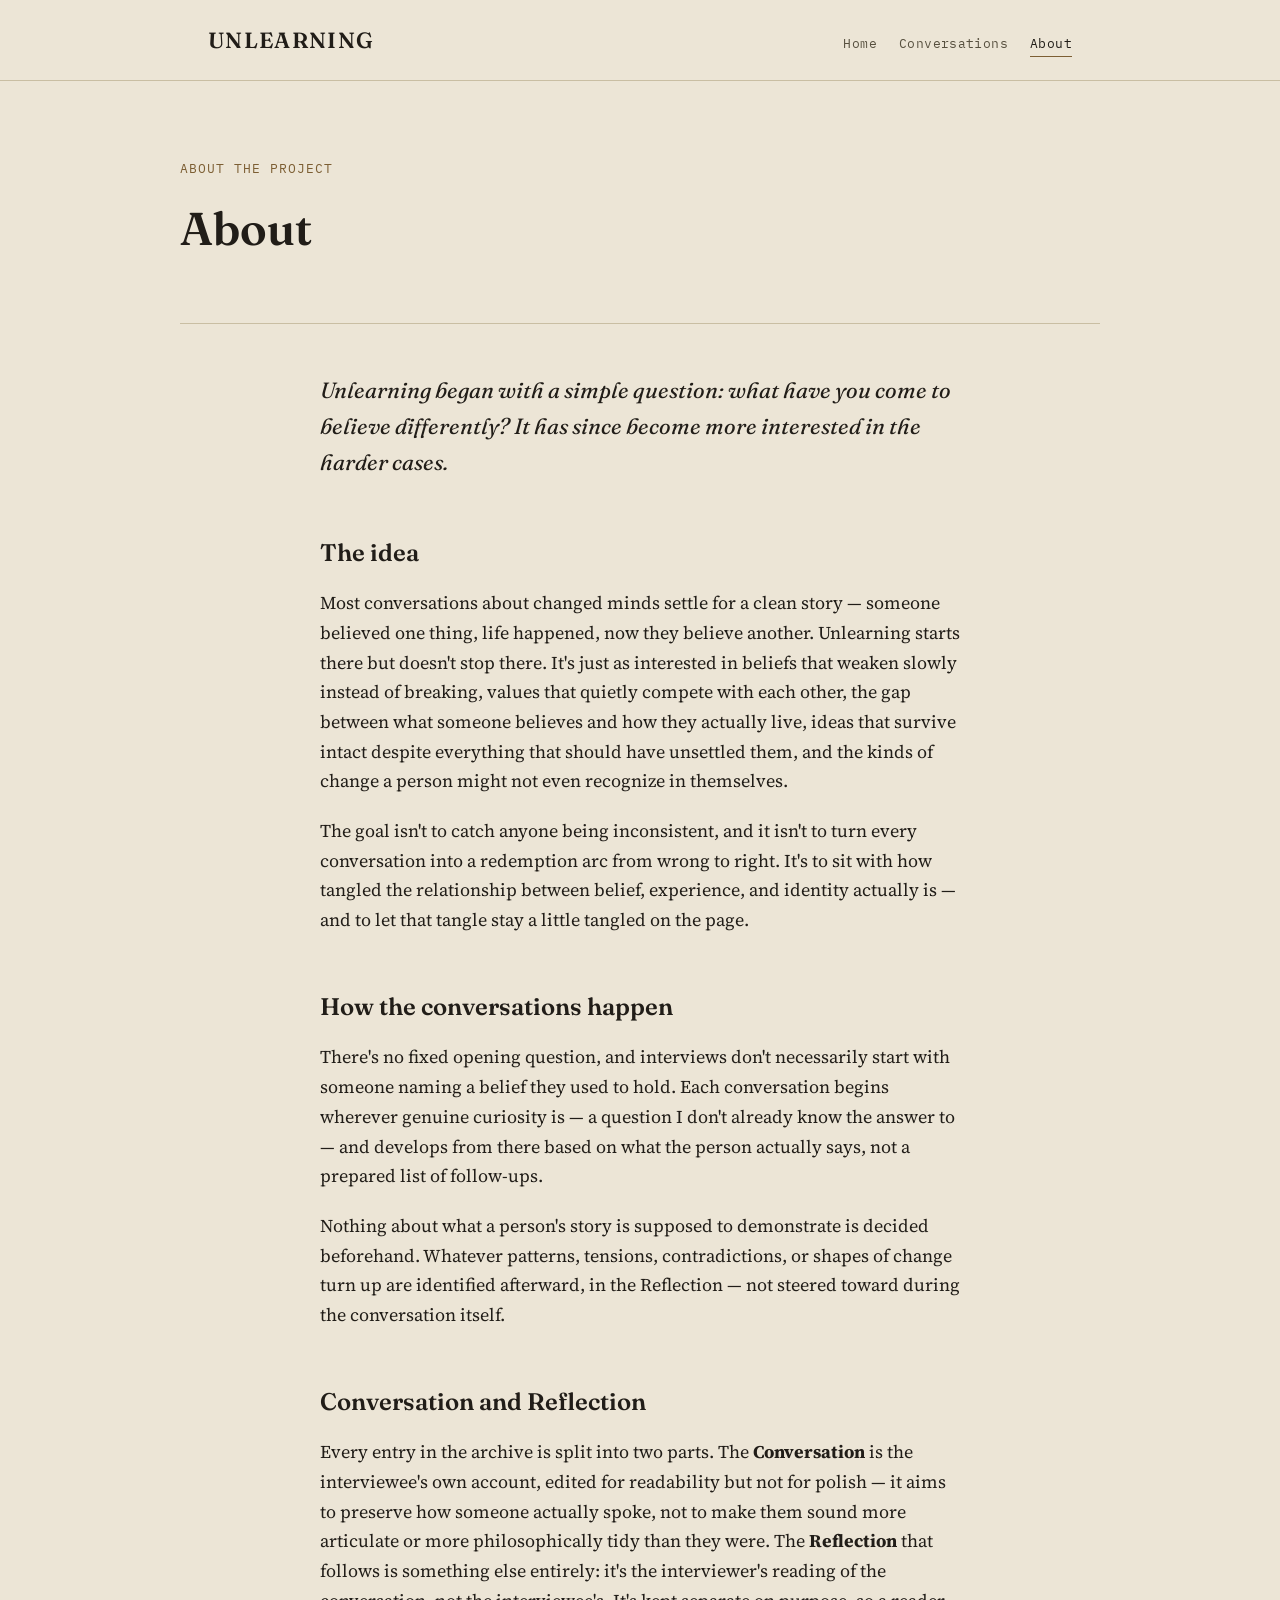
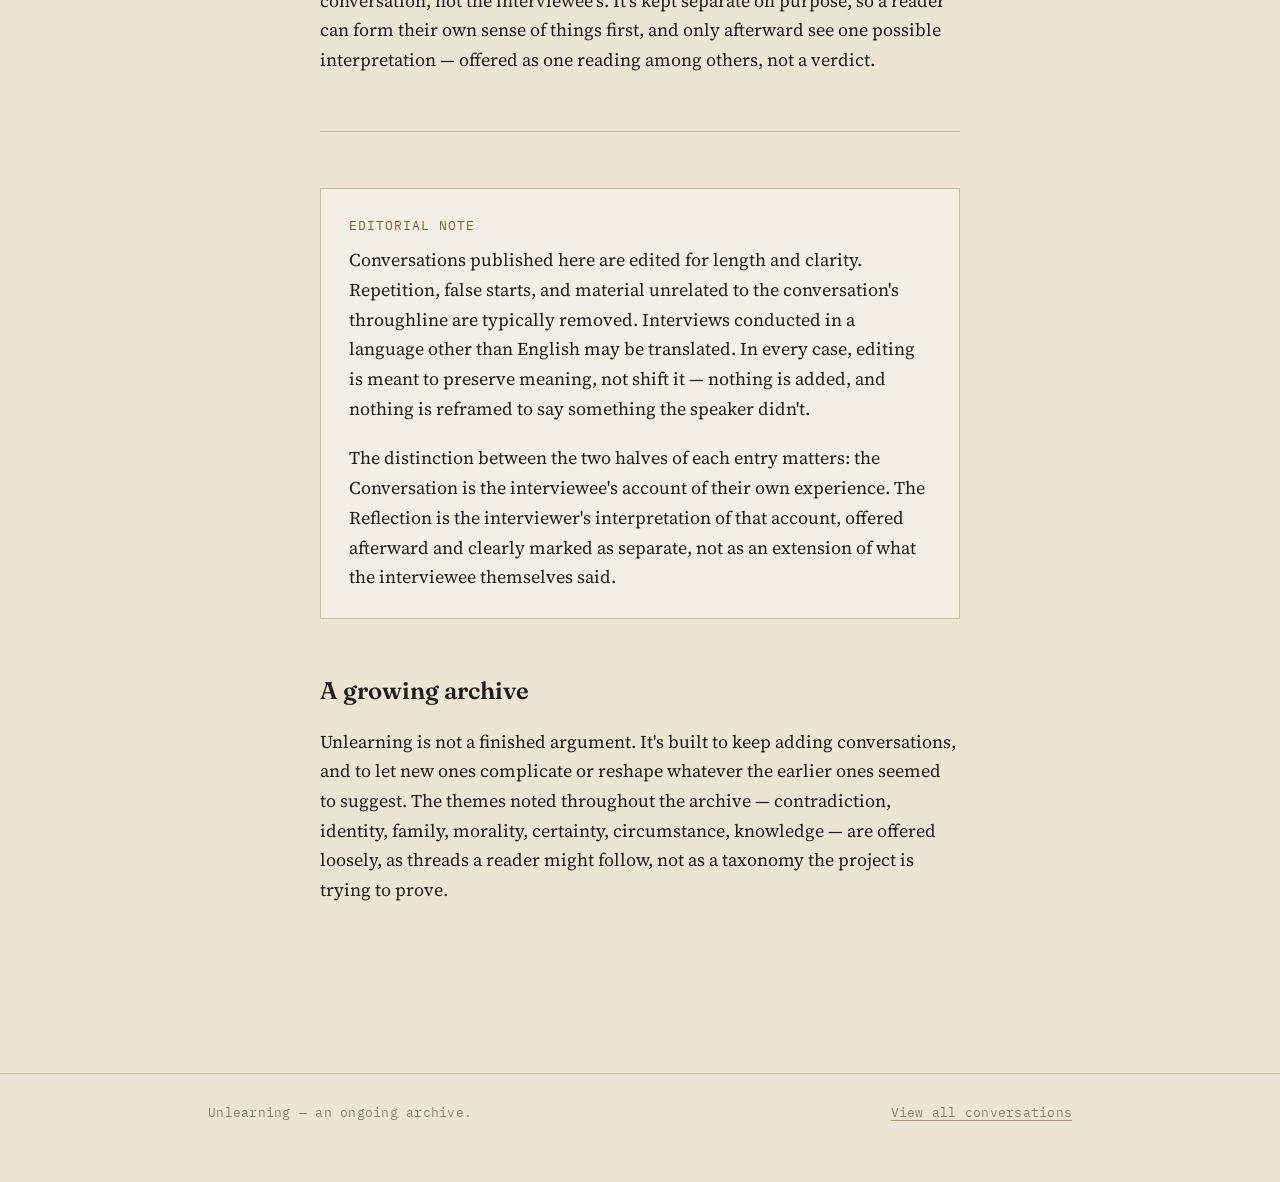
==== about.html @ 24ead6d5 "Add files via upload" ====
<!doctype html>
<html lang="en">
<head>
<meta charset="UTF-8">
<meta name="viewport" content="width=device-width, initial-scale=1">
<title>About — Unlearning</title>
<meta name="description" content="What Unlearning is, how the conversations are conducted, and how they are edited.">
<link rel="stylesheet" href="styles.css">
</head>
<body>

<header class="site-header">
  <div class="shell">
    <a class="wordmark" href="index.html">UNLEARNING</a>
    <nav class="site-nav">
      <a href="index.html">Home</a>
      <a href="conversations.html">Conversations</a>
      <a href="about.html" aria-current="page">About</a>
    </nav>
  </div>
</header>

<div class="page-head shell">
  <p class="eyebrow">About the project</p>
  <h1 class="page-title">About</h1>
</div>

<div class="col prose">
  <p class="lede">Unlearning began with a simple question: what have you come to believe differently? It has since become more interested in the harder cases.</p>

  <h2>The idea</h2>
  <p>Most conversations about changed minds settle for a clean story — someone believed one thing, life happened, now they believe another. Unlearning starts there but doesn't stop there. It's just as interested in beliefs that weaken slowly instead of breaking, values that quietly compete with each other, the gap between what someone believes and how they actually live, ideas that survive intact despite everything that should have unsettled them, and the kinds of change a person might not even recognize in themselves.</p>
  <p>The goal isn't to catch anyone being inconsistent, and it isn't to turn every conversation into a redemption arc from wrong to right. It's to sit with how tangled the relationship between belief, experience, and identity actually is — and to let that tangle stay a little tangled on the page.</p>

  <h2>How the conversations happen</h2>
  <p>There's no fixed opening question, and interviews don't necessarily start with someone naming a belief they used to hold. Each conversation begins wherever genuine curiosity is — a question I don't already know the answer to — and develops from there based on what the person actually says, not a prepared list of follow-ups.</p>
  <p>Nothing about what a person's story is supposed to demonstrate is decided beforehand. Whatever patterns, tensions, contradictions, or shapes of change turn up are identified afterward, in the Reflection — not steered toward during the conversation itself.</p>

  <h2>Conversation and Reflection</h2>
  <p>Every entry in the archive is split into two parts. The <strong>Conversation</strong> is the interviewee's own account, edited for readability but not for polish — it aims to preserve how someone actually spoke, not to make them sound more articulate or more philosophically tidy than they were. The <strong>Reflection</strong> that follows is something else entirely: it's the interviewer's reading of the conversation, not the interviewee's. It's kept separate on purpose, so a reader can form their own sense of things first, and only afterward see one possible interpretation — offered as one reading among others, not a verdict.</p>

  <hr class="divider">

  <div class="note-box">
    <span class="eyebrow">Editorial note</span>
    <p class="mt-0">Conversations published here are edited for length and clarity. Repetition, false starts, and material unrelated to the conversation's throughline are typically removed. Interviews conducted in a language other than English may be translated. In every case, editing is meant to preserve meaning, not shift it — nothing is added, and nothing is reframed to say something the speaker didn't.</p>
    <p style="margin-bottom:0;">The distinction between the two halves of each entry matters: the Conversation is the interviewee's account of their own experience. The Reflection is the interviewer's interpretation of that account, offered afterward and clearly marked as separate, not as an extension of what the interviewee themselves said.</p>
  </div>

  <h2>A growing archive</h2>
  <p>Unlearning is not a finished argument. It's built to keep adding conversations, and to let new ones complicate or reshape whatever the earlier ones seemed to suggest. The themes noted throughout the archive — contradiction, identity, family, morality, certainty, circumstance, knowledge — are offered loosely, as threads a reader might follow, not as a taxonomy the project is trying to prove.</p>
</div>

<footer class="site-footer">
  <div class="shell">
    <span>Unlearning — an ongoing archive.</span>
    <span><a href="conversations.html">View all conversations</a></span>
  </div>
</footer>

</body>
</html>
---- styles.css ----
/* ============================================================
   UNLEARNING — shared stylesheet
   Palette:  beige field, near-black ink, muted brass accent
   Type:     Fraunces (display) / Source Serif 4 (reading body)
             / IBM Plex Mono (index, meta, nav — transcript voice)
   ============================================================ */

@import url('https://fonts.googleapis.com/css2?family=Fraunces:ital,opsz,wght@0,9..144,300;0,9..144,450;0,9..144,600;1,9..144,450&family=Source+Serif+4:ital,opsz,wght@0,8..60,400;0,8..60,500;1,8..60,400&family=IBM+Plex+Mono:wght@400;500&display=swap');

:root{
  --beige:        #ECE5D6;
  --beige-deep:   #E1D8C4;
  --card:         #F4EFE4;
  --ink:          #211D18;
  --ink-soft:     #57503F;
  --ink-faint:    #8A8271;
  --brass:        #7C5E33;
  --rule:         #C9BEA3;
  --rule-strong:  #A99C7C;

  --display: "Fraunces", serif;
  --body:    "Source Serif 4", serif;
  --mono:    "IBM Plex Mono", monospace;

  --measure: 640px;
  --wide:    920px;
}

*{ box-sizing: border-box; }

html{
  -webkit-text-size-adjust: 100%;
}

body{
  margin: 0;
  background: var(--beige);
  color: var(--ink);
  font-family: var(--body);
  font-size: 18px;
  line-height: 1.65;
  -webkit-font-smoothing: antialiased;
}

a{
  color: var(--ink);
  text-decoration-color: var(--rule-strong);
  text-underline-offset: 3px;
}
a:hover{ color: var(--brass); text-decoration-color: var(--brass); }
a:focus-visible, button:focus-visible{
  outline: 2px solid var(--brass);
  outline-offset: 3px;
}

@media (prefers-reduced-motion: reduce){
  *{ animation-duration: 0.001ms !important; transition-duration: 0.001ms !important; }
}

/* ---------- layout shells ---------- */

.shell{
  max-width: var(--wide);
  margin: 0 auto;
  padding: 0 28px;
}

.col{
  max-width: var(--measure);
  margin: 0 auto;
  padding: 0 28px;
}

/* ---------- header / nav ---------- */

.site-header{
  border-bottom: 1px solid var(--rule);
  padding: 22px 0;
}

.site-header .shell{
  display: flex;
  align-items: baseline;
  justify-content: space-between;
  gap: 24px;
  flex-wrap: wrap;
}

.wordmark{
  font-family: var(--display);
  font-weight: 600;
  font-size: 22px;
  letter-spacing: 0.06em;
  text-decoration: none;
  color: var(--ink);
}

.wordmark:hover{ color: var(--ink); text-decoration: none; }

.site-nav{
  font-family: var(--mono);
  font-size: 13px;
  letter-spacing: 0.03em;
  display: flex;
  gap: 22px;
}

.site-nav a{
  text-decoration: none;
  color: var(--ink-soft);
  padding-bottom: 2px;
  border-bottom: 1px solid transparent;
}

.site-nav a:hover, .site-nav a[aria-current="page"]{
  color: var(--ink);
  border-bottom-color: var(--brass);
}

/* ---------- footer ---------- */

.site-footer{
  border-top: 1px solid var(--rule);
  margin-top: 100px;
  padding: 28px 0 60px;
  font-family: var(--mono);
  font-size: 12.5px;
  color: var(--ink-faint);
  letter-spacing: 0.02em;
}

.site-footer .shell{
  display: flex;
  justify-content: space-between;
  gap: 16px;
  flex-wrap: wrap;
}

.site-footer a{ color: var(--ink-faint); }

/* ---------- eyebrow / meta / index marks ---------- */

.eyebrow{
  font-family: var(--mono);
  font-size: 12.5px;
  letter-spacing: 0.08em;
  text-transform: uppercase;
  color: var(--brass);
}

.index-mark{
  font-family: var(--mono);
  font-size: 12.5px;
  color: var(--ink-faint);
  letter-spacing: 0.02em;
}

/* ---------- home: hero ---------- */

.hero{
  padding: 84px 0 64px;
  border-bottom: 1px solid var(--rule);
}

.hero-word{
  font-family: var(--display);
  font-weight: 600;
  font-size: clamp(48px, 9vw, 92px);
  letter-spacing: 0.01em;
  line-height: 0.98;
  margin: 0 0 30px;
}

.hero-question{
  font-family: var(--display);
  font-style: italic;
  font-weight: 450;
  font-size: clamp(22px, 3vw, 30px);
  max-width: 720px;
  margin: 0 0 26px;
  color: var(--ink);
}

.hero-desc{
  max-width: var(--measure);
  color: var(--ink-soft);
  font-size: 18px;
}

/* ---------- section labels ---------- */

.section-head{
  display: flex;
  align-items: baseline;
  justify-content: space-between;
  border-bottom: 1px solid var(--rule);
  padding-bottom: 10px;
  margin: 72px 0 8px;
}

.section-head h2{
  font-family: var(--display);
  font-weight: 600;
  font-size: 20px;
  letter-spacing: 0.02em;
  margin: 0;
}

.section-head .see-all{
  font-family: var(--mono);
  font-size: 12.5px;
  text-decoration: none;
}

/* ---------- conversation list (home + archive) ---------- */

.entry-list{
  list-style: none;
  margin: 0;
  padding: 0;
}

.entry{
  display: grid;
  grid-template-columns: 64px 1fr auto;
  gap: 20px;
  align-items: start;
  padding: 26px 0;
  border-bottom: 1px solid var(--rule);
  text-decoration: none;
  color: var(--ink);
}

.entry:hover{ color: var(--ink); }
.entry:hover .entry-name{ color: var(--brass); }
.entry:hover .entry-go{ transform: translateX(3px); }

.entry-idx{
  font-family: var(--mono);
  font-size: 12.5px;
  color: var(--ink-faint);
  padding-top: 4px;
}

.entry-name{
  font-family: var(--display);
  font-weight: 600;
  font-size: 23px;
  margin: 0 0 6px;
  transition: color .15s ease;
}

.entry-line{
  color: var(--ink-soft);
  font-size: 16px;
  margin: 0 0 10px;
  max-width: 56ch;
}

.entry-themes{
  font-family: var(--mono);
  font-size: 11.5px;
  letter-spacing: 0.03em;
  color: var(--ink-faint);
  text-transform: uppercase;
}

.entry-themes span:not(:last-child)::after{ content: " \00b7 "; }

.entry-go{
  font-family: var(--mono);
  font-size: 13px;
  color: var(--ink-soft);
  align-self: center;
  transition: transform .15s ease;
  white-space: nowrap;
}

@media (max-width: 620px){
  .entry{ grid-template-columns: 40px 1fr; }
  .entry-go{ display: none; }
}

/* ---------- archive page filters (static, decorative labels) ---------- */

.theme-key{
  display: flex;
  flex-wrap: wrap;
  gap: 10px 8px;
  margin: 18px 0 0;
}

.theme-chip{
  font-family: var(--mono);
  font-size: 11.5px;
  text-transform: uppercase;
  letter-spacing: 0.04em;
  color: var(--ink-soft);
  border: 1px solid var(--rule-strong);
  border-radius: 2px;
  padding: 5px 10px;
}

/* ---------- generic page header ---------- */

.page-head{
  padding: 64px 0 40px;
  border-bottom: 1px solid var(--rule);
}

.page-title{
  font-family: var(--display);
  font-weight: 600;
  font-size: clamp(34px, 5vw, 46px);
  margin: 10px 0 16px;
}

.page-dek{
  color: var(--ink-soft);
  max-width: 60ch;
  font-size: 18px;
}

/* ---------- about / editorial prose ---------- */

.prose{
  padding: 48px 0;
}

.prose h2{
  font-family: var(--display);
  font-weight: 600;
  font-size: 24px;
  margin: 52px 0 16px;
}

.prose h2:first-child{ margin-top: 0; }

.prose p{
  margin: 0 0 20px;
  color: var(--ink);
}

.prose p.lede{
  font-family: var(--display);
  font-style: italic;
  font-size: 22px;
  color: var(--ink);
  margin-bottom: 34px;
}

.divider{
  border: none;
  border-top: 1px solid var(--rule);
  margin: 56px 0;
}

.note-box{
  background: var(--card);
  border: 1px solid var(--rule);
  padding: 26px 28px;
  margin: 40px 0;
}

.note-box .eyebrow{ display:block; margin-bottom: 10px; }

/* ---------- individual conversation page ---------- */

.subject-head{
  padding: 60px 0 36px;
  border-bottom: 1px solid var(--rule);
}

.subject-name{
  font-family: var(--display);
  font-weight: 600;
  font-size: clamp(36px, 6vw, 54px);
  margin: 12px 0 14px;
}

.subject-context{
  color: var(--ink-soft);
  font-size: 18px;
  max-width: 60ch;
  margin: 0 0 18px;
}

.subject-themes{
  font-family: var(--mono);
  font-size: 12px;
  text-transform: uppercase;
  letter-spacing: 0.04em;
  color: var(--brass);
}
.subject-themes span:not(:last-child)::after{ content: " \00b7 "; }

/* tab-style toggle between Conversation / Reflection */

.pane-nav{
  display: flex;
  gap: 2px;
  margin: 40px 0 0;
  border-bottom: 1px solid var(--rule);
}

.pane-nav a{
  font-family: var(--mono);
  font-size: 13px;
  text-transform: uppercase;
  letter-spacing: 0.04em;
  text-decoration: none;
  color: var(--ink-soft);
  padding: 10px 4px 12px;
  margin-right: 26px;
  border-bottom: 2px solid transparent;
}

.pane-nav a:hover{ color: var(--ink); }

.pane{
  padding: 48px 0;
}

.pane-conversation .pane-label,
.pane-reflection .pane-label{
  font-family: var(--mono);
  font-size: 12.5px;
  letter-spacing: 0.06em;
  text-transform: uppercase;
  color: var(--ink-faint);
  margin-bottom: 26px;
  display: block;
}

.exchange{ margin: 0 0 26px; }

.exchange .q{
  font-family: var(--mono);
  font-size: 13px;
  color: var(--brass);
  letter-spacing: 0.02em;
  margin: 0 0 6px;
}

.exchange p{ margin: 0; }

.pane-reflection{
  background: var(--card);
  border-top: 1px solid var(--rule);
  border-bottom: 1px solid var(--rule);
  padding: 56px 0;
}

.continue-link{
  display: inline-block;
  margin-top: 10px;
  font-family: var(--mono);
  font-size: 13.5px;
  text-decoration: none;
  border-bottom: 1px solid var(--rule-strong);
  padding-bottom: 2px;
}

.continue-link:hover{ border-bottom-color: var(--brass); }

.back-to-top{
  font-family: var(--mono);
  font-size: 12.5px;
  text-decoration: none;
  color: var(--ink-soft);
}

/* ---------- misc ---------- */

.mt-0{ margin-top: 0; }
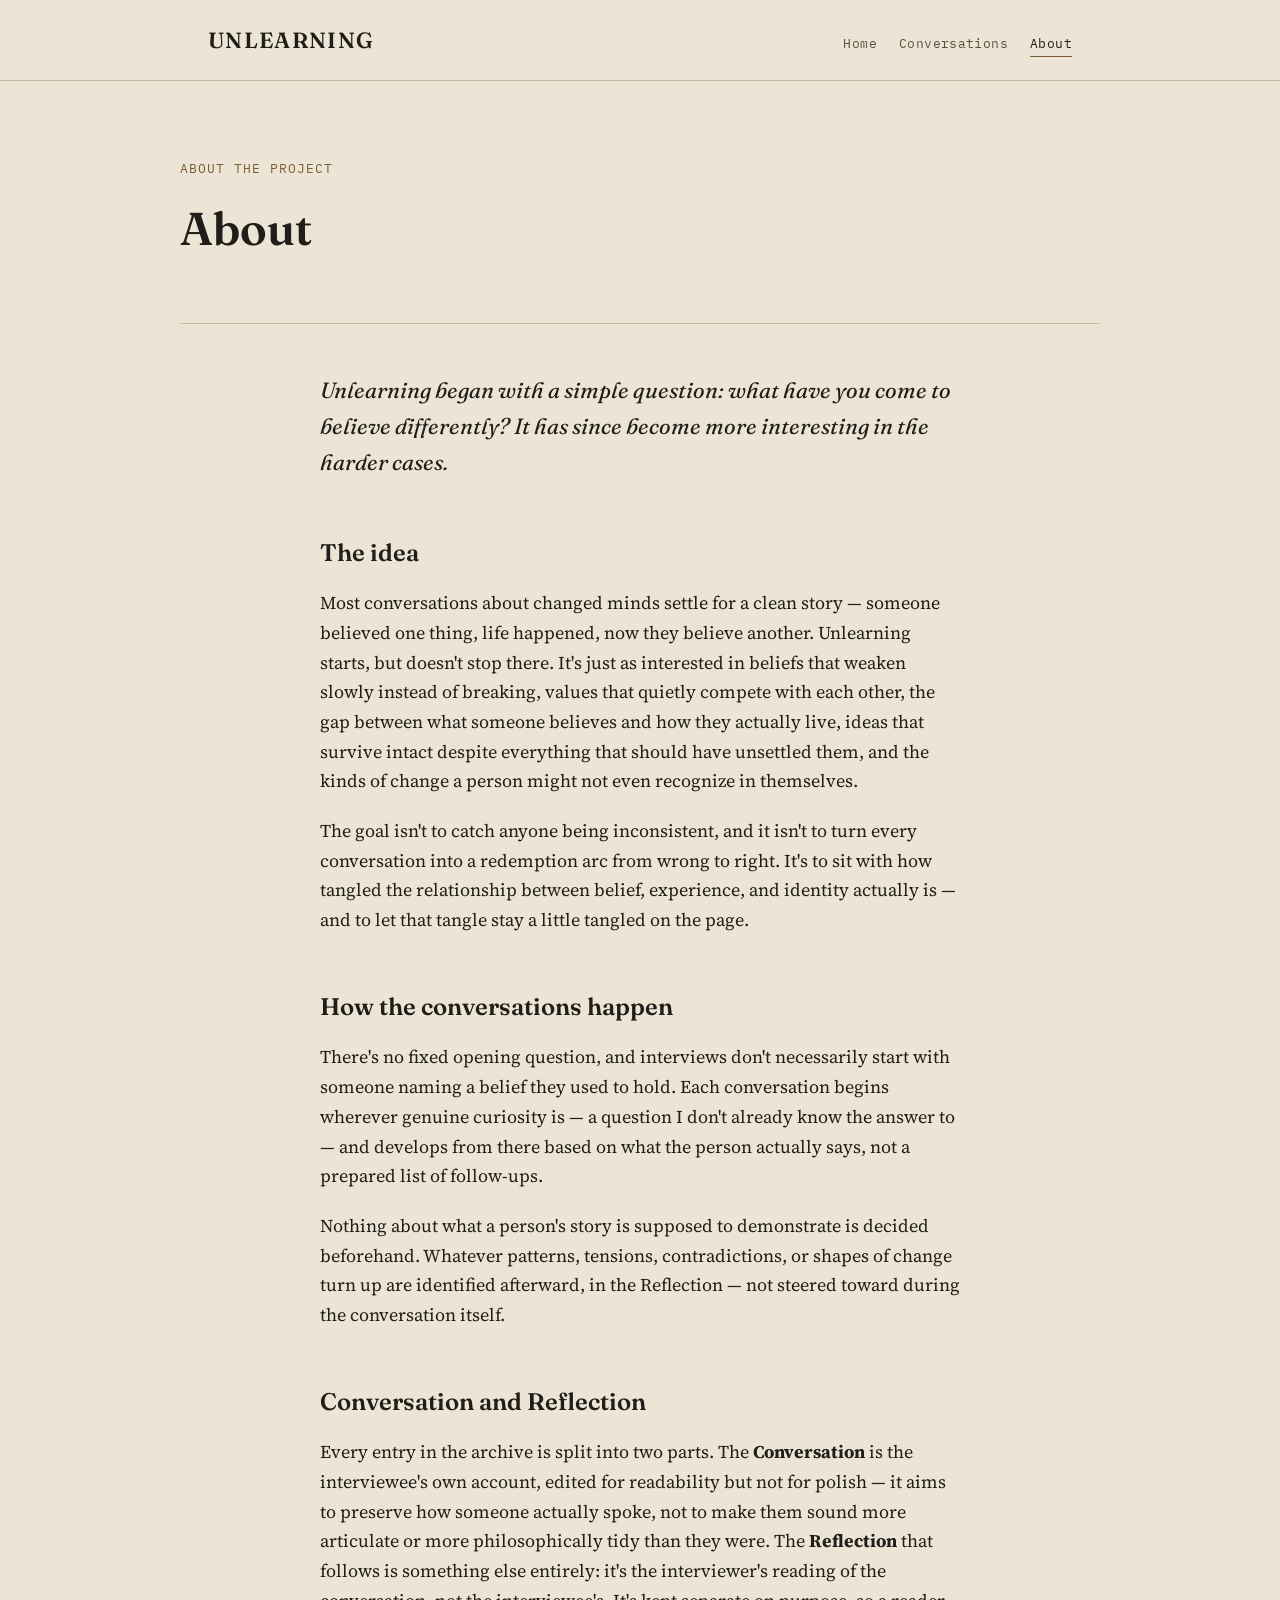
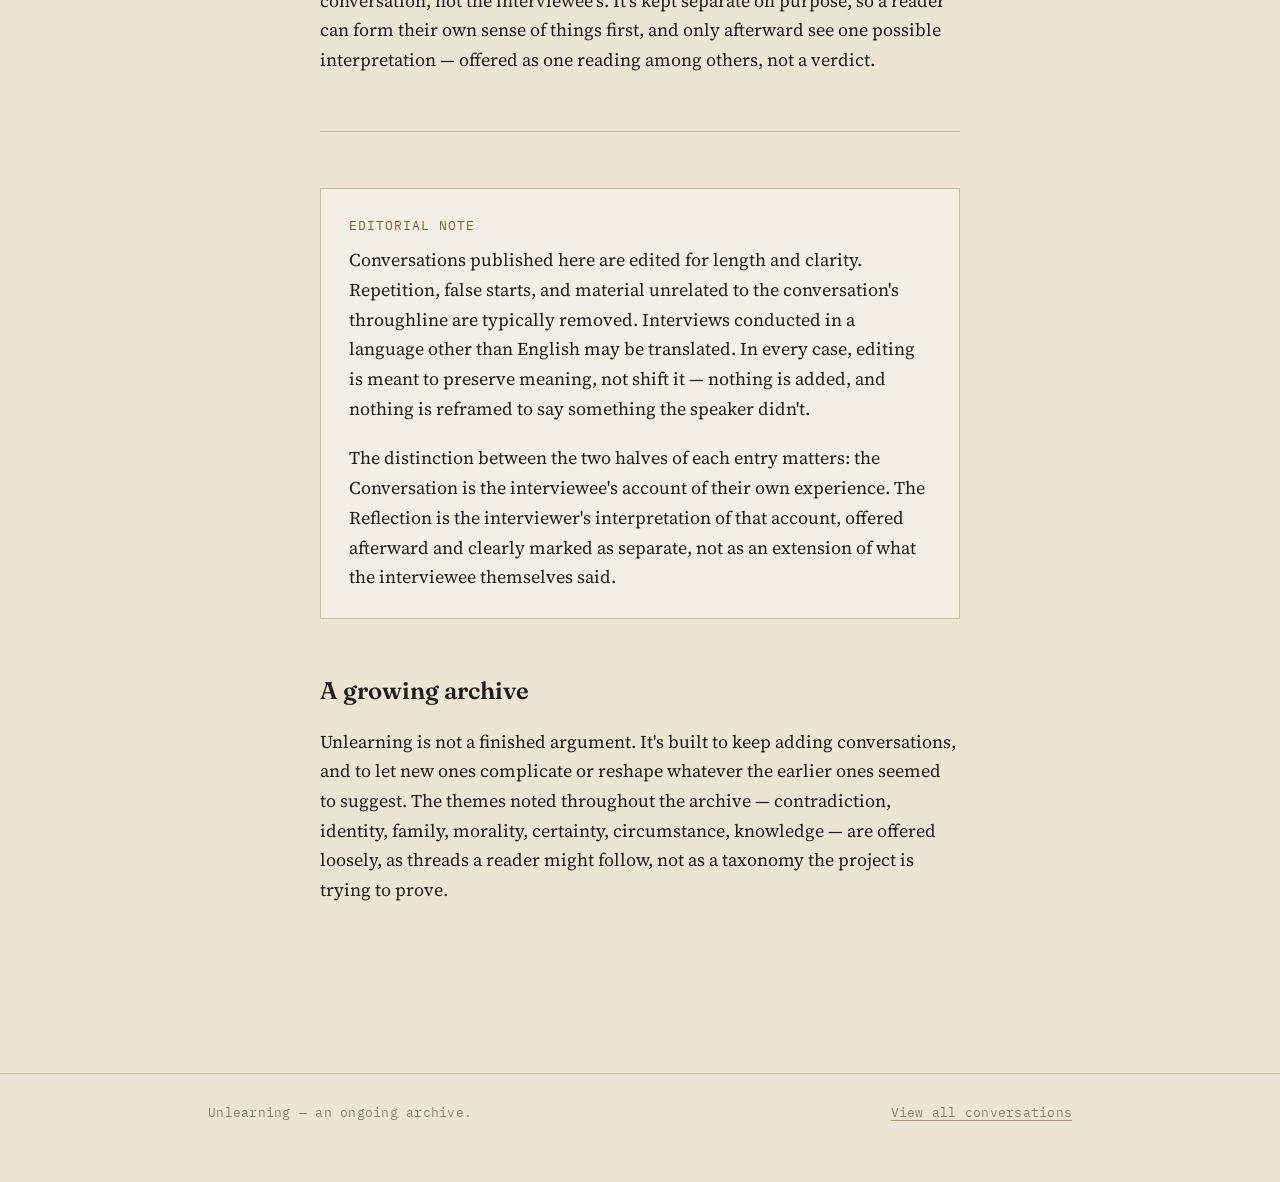
==== commit 1ace87de: "Correct typos in about.html content" ====
--- a/about.html
+++ b/about.html
@@ -26,10 +26,10 @@
 </div>
 
 <div class="col prose">
-  <p class="lede">Unlearning began with a simple question: what have you come to believe differently? It has since become more interested in the harder cases.</p>
+  <p class="lede">Unlearning began with a simple question: what have you come to believe differently? It has since become more interesting in the harder cases.</p>
 
   <h2>The idea</h2>
-  <p>Most conversations about changed minds settle for a clean story — someone believed one thing, life happened, now they believe another. Unlearning starts there but doesn't stop there. It's just as interested in beliefs that weaken slowly instead of breaking, values that quietly compete with each other, the gap between what someone believes and how they actually live, ideas that survive intact despite everything that should have unsettled them, and the kinds of change a person might not even recognize in themselves.</p>
+  <p>Most conversations about changed minds settle for a clean story — someone believed one thing, life happened, now they believe another. Unlearning starts, but doesn't stop there. It's just as interested in beliefs that weaken slowly instead of breaking, values that quietly compete with each other, the gap between what someone believes and how they actually live, ideas that survive intact despite everything that should have unsettled them, and the kinds of change a person might not even recognize in themselves.</p>
   <p>The goal isn't to catch anyone being inconsistent, and it isn't to turn every conversation into a redemption arc from wrong to right. It's to sit with how tangled the relationship between belief, experience, and identity actually is — and to let that tangle stay a little tangled on the page.</p>
 
   <h2>How the conversations happen</h2>
